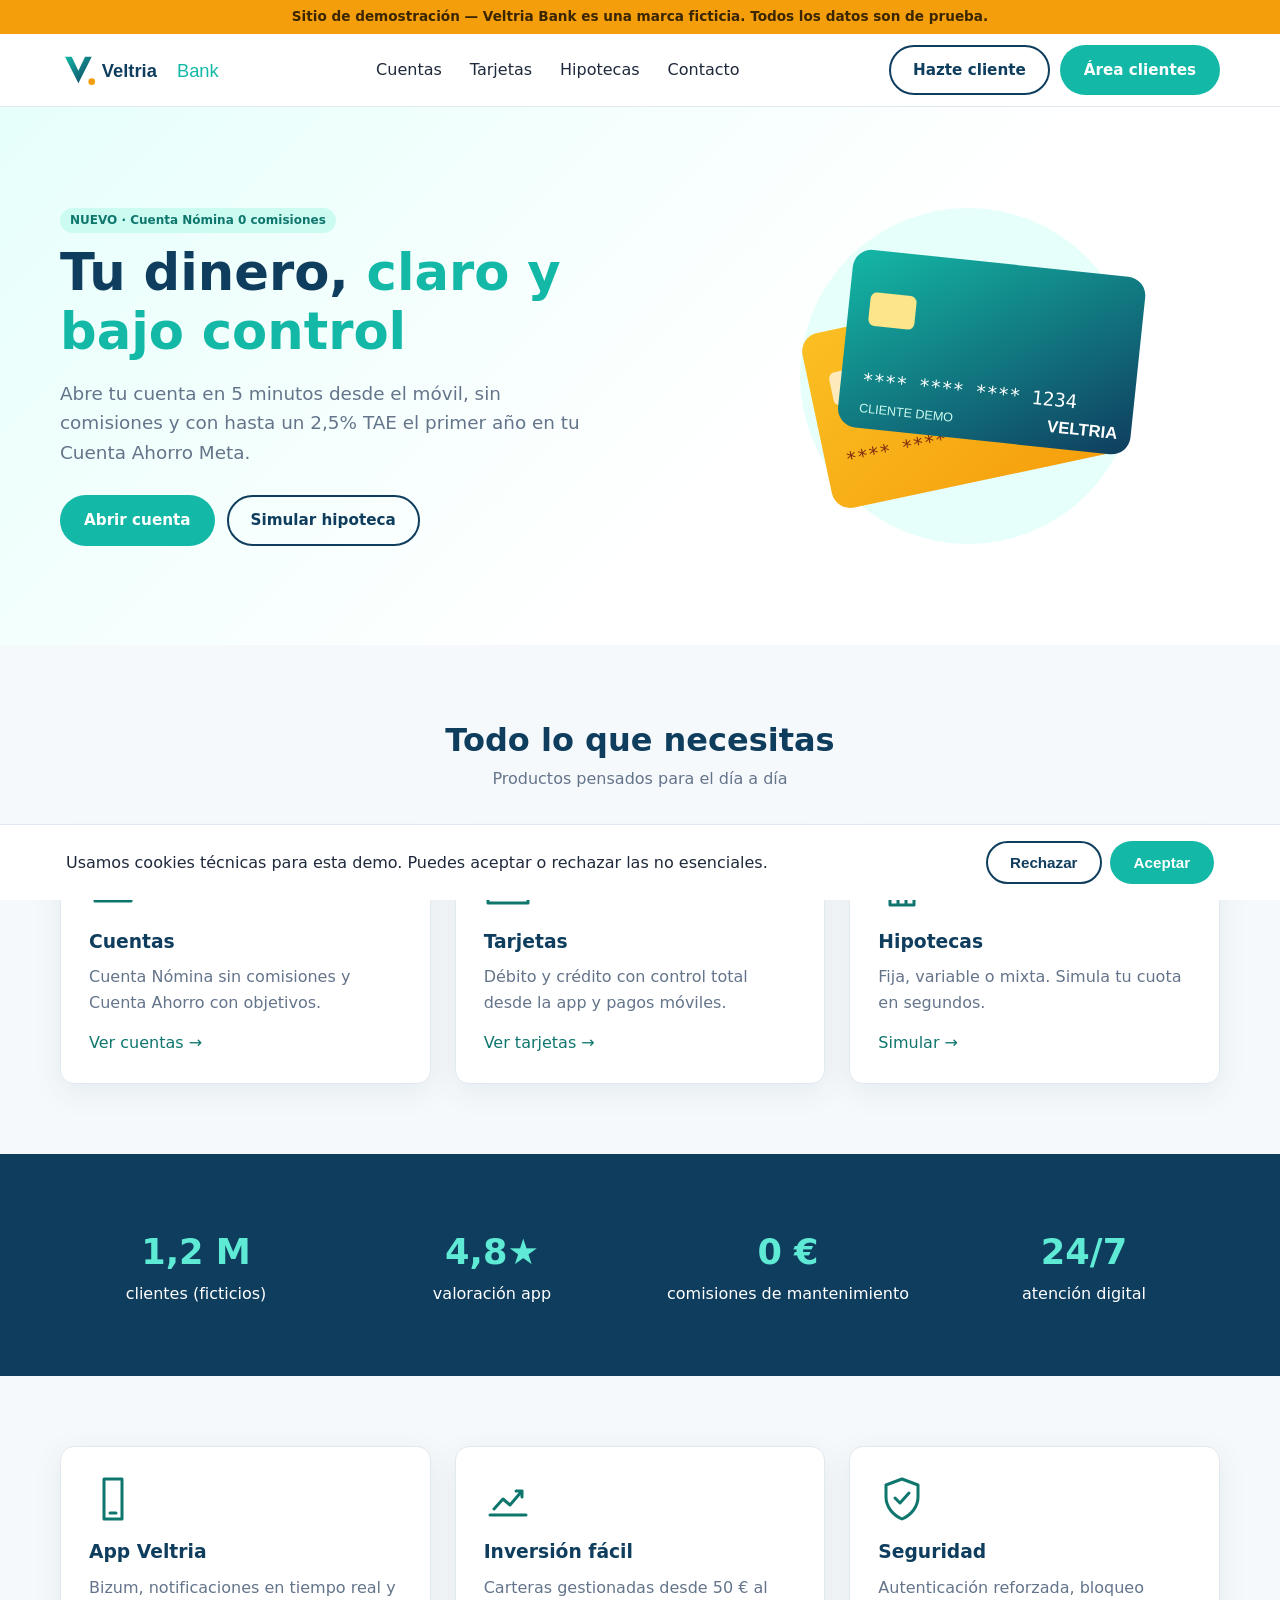
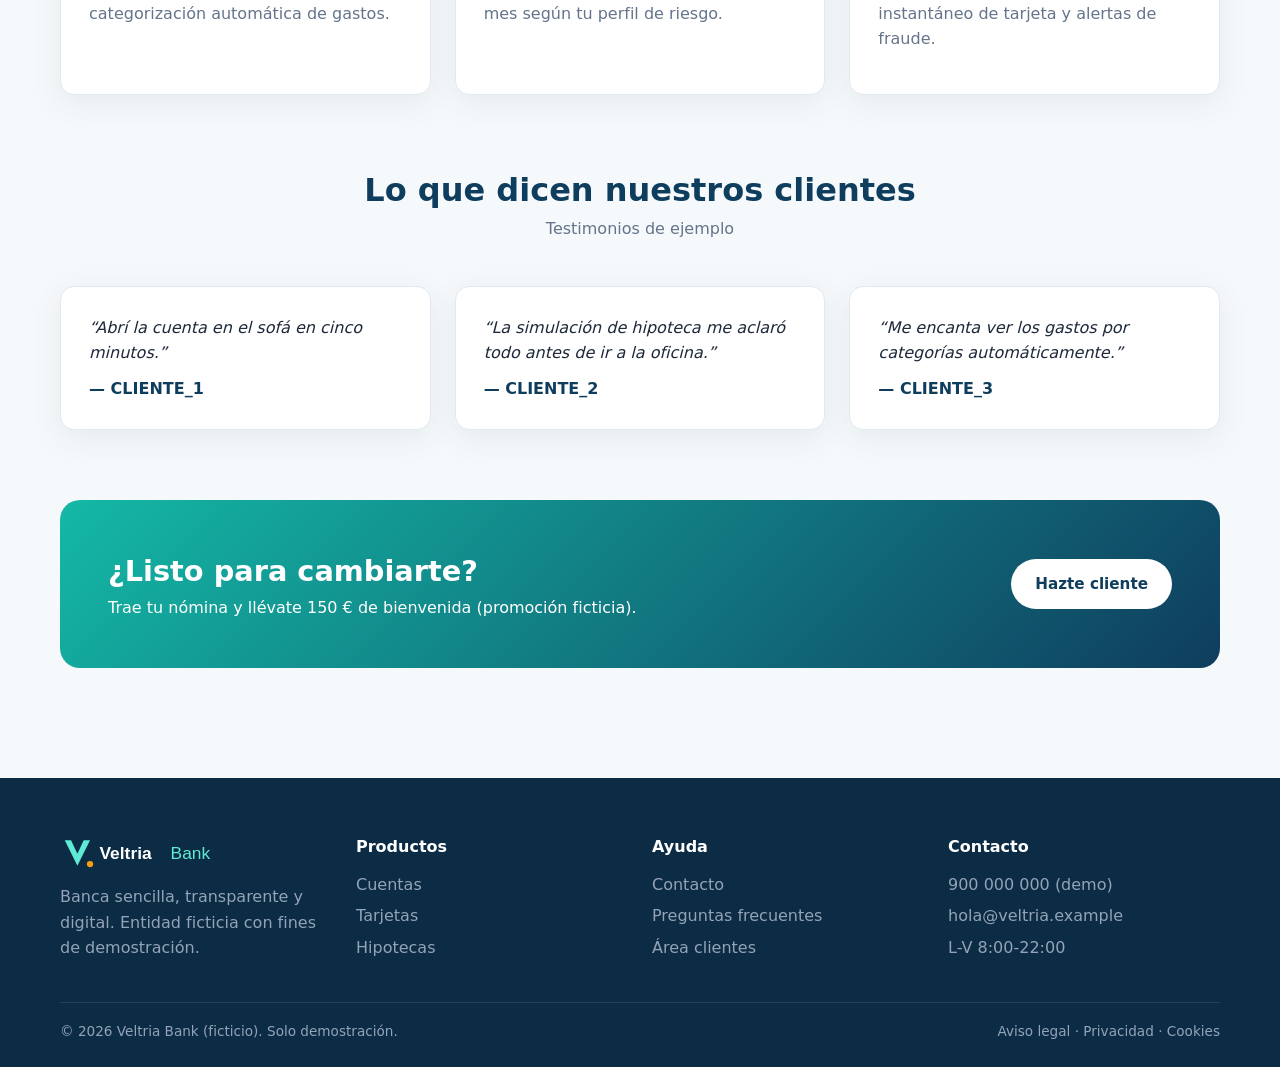
==== index.html @ 3992649a "subida de web inicial" ====
<!DOCTYPE html>
<html lang="es">
<head>
<meta charset="UTF-8">
<meta name="viewport" content="width=device-width, initial-scale=1.0">
<title>Inicio | Veltria Bank (demo)</title>
<link rel="icon" href="images/favicon.svg" type="image/svg+xml">
<link rel="stylesheet" href="css/styles.css">
</head>
<body>
<div class="demo-banner">Sitio de demostración — Veltria Bank es una marca ficticia. Todos los datos son de prueba.</div>
<header><div class="container nav">
  <a class="logo" href="index.html"><img src="images/logo.svg" alt="Veltria Bank"></a>
  <ul><li><a href="html/cuentas.html">Cuentas</a></li><li><a href="html/tarjetas.html">Tarjetas</a></li><li><a href="html/hipotecas.html">Hipotecas</a></li><li><a href="html/contacto.html">Contacto</a></li></ul>
  <div class="nav-actions">
    <a class="btn btn-outline" href="html/contacto.html">Hazte cliente</a>
    <a class="btn btn-primary" href="html/login.html">Área clientes</a>
    <button class="menu-toggle" aria-label="Menú">☰</button>
  </div>
</div></header>

<section class="hero"><div class="container">
  <div><span class="tag">NUEVO · Cuenta Nómina 0 comisiones</span>
  <h1>Tu dinero, <span>claro y bajo control</span></h1>
  <p>Abre tu cuenta en 5 minutos desde el móvil, sin comisiones y con hasta un 2,5% TAE el primer año en tu Cuenta Ahorro Meta.</p>
  <div class="cta"><a class="btn btn-primary" href="html/cuentas.html">Abrir cuenta</a><a class="btn btn-outline" href="html/hipotecas.html">Simular hipoteca</a></div></div>
  <img src="images/hero.svg" alt="Tarjetas Veltria">
</div></section>
<section><div class="container">
  <div class="section-title"><h2>Todo lo que necesitas</h2><p>Productos pensados para el día a día</p></div>
  <div class="grid grid-3">
    <div class="card"><img class="icon" src="images/icon-cuenta.svg" alt=""><h3>Cuentas</h3><p>Cuenta Nómina sin comisiones y Cuenta Ahorro con objetivos.</p><a href="html/cuentas.html">Ver cuentas →</a></div>
    <div class="card"><img class="icon" src="images/icon-tarjeta.svg" alt=""><h3>Tarjetas</h3><p>Débito y crédito con control total desde la app y pagos móviles.</p><a href="html/tarjetas.html">Ver tarjetas →</a></div>
    <div class="card"><img class="icon" src="images/icon-casa.svg" alt=""><h3>Hipotecas</h3><p>Fija, variable o mixta. Simula tu cuota en segundos.</p><a href="html/hipotecas.html">Simular →</a></div>
  </div>
</div></section>
<section class="stats"><div class="container grid grid-4">
  <div><strong>1,2 M</strong>clientes (ficticios)</div><div><strong>4,8★</strong>valoración app</div><div><strong>0 €</strong>comisiones de mantenimiento</div><div><strong>24/7</strong>atención digital</div>
</div></section>
<section><div class="container grid grid-3">
  <div class="card"><img class="icon" src="images/icon-movil.svg" alt=""><h3>App Veltria</h3><p>Bizum, notificaciones en tiempo real y categorización automática de gastos.</p></div>
  <div class="card"><img class="icon" src="images/icon-grafico.svg" alt=""><h3>Inversión fácil</h3><p>Carteras gestionadas desde 50 € al mes según tu perfil de riesgo.</p></div>
  <div class="card"><img class="icon" src="images/icon-escudo.svg" alt=""><h3>Seguridad</h3><p>Autenticación reforzada, bloqueo instantáneo de tarjeta y alertas de fraude.</p></div>
</div></section>
<section style="padding-top:0"><div class="container">
  <div class="section-title"><h2>Lo que dicen nuestros clientes</h2><p>Testimonios de ejemplo</p></div>
  <div class="grid grid-3">
    <blockquote class="card testimonial">“Abrí la cuenta en el sofá en cinco minutos.”<footer>— CLIENTE_1</footer></blockquote>
    <blockquote class="card testimonial">“La simulación de hipoteca me aclaró todo antes de ir a la oficina.”<footer>— CLIENTE_2</footer></blockquote>
    <blockquote class="card testimonial">“Me encanta ver los gastos por categorías automáticamente.”<footer>— CLIENTE_3</footer></blockquote>
  </div>
</div></section>
<section style="padding-top:0"><div class="container cta-band">
  <div><h2>¿Listo para cambiarte?</h2><p>Trae tu nómina y llévate 150 € de bienvenida (promoción ficticia).</p></div>
  <a class="btn btn-light" href="html/contacto.html">Hazte cliente</a>
</div></section>

<footer class="site"><div class="container">
  <div class="grid grid-4">
    <div><img src="images/logo-white.svg" alt="Veltria Bank" style="height:38px;margin-bottom:12px"><p>Banca sencilla, transparente y digital. Entidad ficticia con fines de demostración.</p></div>
    <div><h4>Productos</h4><ul><li><a href="html/cuentas.html">Cuentas</a></li><li><a href="html/tarjetas.html">Tarjetas</a></li><li><a href="html/hipotecas.html">Hipotecas</a></li></ul></div>
    <div><h4>Ayuda</h4><ul><li><a href="html/contacto.html">Contacto</a></li><li><a href="html/contacto.html#faq">Preguntas frecuentes</a></li><li><a href="html/login.html">Área clientes</a></li></ul></div>
    <div><h4>Contacto</h4><ul><li>900 000 000 (demo)</li><li>hola@veltria.example</li><li>L-V 8:00-22:00</li></ul></div>
  </div>
  <div class="bottom"><span>© <span class="year"></span> Veltria Bank (ficticio). Solo demostración.</span><span>Aviso legal · Privacidad · Cookies</span></div>
</div></footer>
<div class="cookie"><div class="container"><span>Usamos cookies técnicas para esta demo. Puedes aceptar o rechazar las no esenciales.</span>
<div style="display:flex;gap:8px"><button class="btn btn-outline" data-msg="Cookies no esenciales rechazadas">Rechazar</button><button class="btn btn-primary" data-msg="Preferencias guardadas">Aceptar</button></div></div></div>
<script src="js/data.js"></script>
<script src="js/main.js"></script>
</body>
</html>
---- css/styles.css ----
:root{--navy:#0f3d5e;--navy-2:#0b2c44;--teal:#14b8a6;--teal-d:#0f766e;--amber:#f59e0b;--bg:#f6f9fb;--text:#1e293b;--muted:#64748b;--line:#e2e8f0;--r:14px;--sh:0 8px 30px rgba(15,61,94,.08)}
*{box-sizing:border-box;margin:0;padding:0}
body{font-family:"Segoe UI",system-ui,-apple-system,Helvetica,Arial,sans-serif;color:var(--text);background:var(--bg);line-height:1.6}
a{color:var(--teal-d);text-decoration:none}
img{max-width:100%;display:block}
.container{width:min(1160px,92%);margin:auto}
.demo-banner{background:var(--amber);color:#3b2600;text-align:center;font-size:.85rem;padding:6px 10px;font-weight:600}
header{background:#fff;border-bottom:1px solid var(--line);position:sticky;top:0;z-index:50}
.nav{display:flex;align-items:center;justify-content:space-between;height:72px}
.nav .logo img{height:40px}
.nav ul{display:flex;gap:28px;list-style:none}
.nav ul a{color:var(--text);font-weight:500}
.nav ul a:hover,.nav ul a.active{color:var(--teal-d)}
.nav-actions{display:flex;gap:10px;align-items:center}
.menu-toggle{display:none;background:none;border:0;font-size:1.6rem;cursor:pointer;color:var(--navy)}
.btn{display:inline-block;padding:11px 22px;border-radius:999px;font-weight:600;border:2px solid transparent;cursor:pointer;font-size:.95rem;transition:.2s}
.btn-primary{background:var(--teal);color:#fff}.btn-primary:hover{background:var(--teal-d)}
.btn-outline{border-color:var(--navy);color:var(--navy);background:transparent}.btn-outline:hover{background:var(--navy);color:#fff}
.btn-light{background:#fff;color:var(--navy)}
.hero{background:linear-gradient(135deg,#e6fffb 0%,#fff 60%);padding:80px 0}
.hero .container{display:grid;grid-template-columns:1.1fr .9fr;gap:40px;align-items:center}
.hero h1{font-size:clamp(2rem,4vw,3.2rem);line-height:1.15;color:var(--navy);margin-bottom:18px}
.hero h1 span{color:var(--teal)}
.hero p{font-size:1.15rem;color:var(--muted);margin-bottom:28px;max-width:520px}
.hero .cta{display:flex;gap:12px;flex-wrap:wrap}
.page-hero{background:linear-gradient(135deg,var(--navy),var(--teal-d));color:#fff;padding:60px 0}
.page-hero h1{font-size:2.4rem}.page-hero p{opacity:.85;max-width:620px}
section{padding:70px 0}
.section-title{text-align:center;margin-bottom:44px}
.section-title h2{font-size:2rem;color:var(--navy)}
.section-title p{color:var(--muted)}
.grid{display:grid;gap:24px}
.grid-3{grid-template-columns:repeat(3,1fr)}.grid-2{grid-template-columns:repeat(2,1fr)}.grid-4{grid-template-columns:repeat(4,1fr)}
.card{background:#fff;border:1px solid var(--line);border-radius:var(--r);padding:28px;box-shadow:var(--sh);transition:.2s}
.card:hover{transform:translateY(-3px)}
.card img.icon{width:48px;height:48px;margin-bottom:14px}
.card h3{color:var(--navy);margin-bottom:8px}
.card p{color:var(--muted);margin-bottom:14px}
.tag{display:inline-block;background:#ccfbf1;color:var(--teal-d);font-size:.75rem;font-weight:700;padding:3px 10px;border-radius:999px;margin-bottom:10px}
.price{font-size:2rem;font-weight:700;color:var(--navy)}.price small{font-size:.9rem;color:var(--muted);font-weight:400}
ul.check{list-style:none;margin:14px 0}ul.check li{padding-left:24px;position:relative;margin:6px 0}
ul.check li::before{content:"✓";position:absolute;left:0;color:var(--teal);font-weight:700}
.stats{background:var(--navy);color:#fff}
.stats .grid-4{text-align:center}.stats strong{font-size:2.2rem;display:block;color:#5eead4}
.calc{background:#fff;border-radius:var(--r);padding:32px;box-shadow:var(--sh)}
.form-row{margin-bottom:18px}
label{display:block;font-weight:600;margin-bottom:6px;font-size:.92rem}
input,select,textarea{width:100%;padding:12px 14px;border:1px solid var(--line);border-radius:10px;font:inherit;background:#fff}
input:focus,select:focus,textarea:focus{outline:2px solid var(--teal);border-color:transparent}
input[type=range]{padding:0}
.result{background:#e6fffb;border-radius:12px;padding:20px;text-align:center;margin-top:16px}
.result strong{font-size:2rem;color:var(--navy)}
.testimonial{font-style:italic}.testimonial footer{font-style:normal;font-weight:600;margin-top:10px;color:var(--navy)}
.cta-band{background:linear-gradient(135deg,var(--teal),var(--navy));color:#fff;border-radius:20px;padding:48px;display:flex;justify-content:space-between;align-items:center;gap:20px;flex-wrap:wrap}
.cta-band h2{font-size:1.8rem}
.faq details{background:#fff;border:1px solid var(--line);border-radius:12px;padding:16px 20px;margin-bottom:10px}
.faq summary{font-weight:600;cursor:pointer;color:var(--navy)}
.faq details p{margin-top:10px;color:var(--muted)}
table{width:100%;border-collapse:collapse;background:#fff}
th,td{padding:12px 14px;text-align:left;border-bottom:1px solid var(--line);font-size:.93rem}
th{background:#f1f5f9;color:var(--navy);font-weight:600}
.amount-pos{color:#059669;font-weight:600}.amount-neg{color:#dc2626;font-weight:600}
.login-wrap{min-height:calc(100vh - 200px);display:grid;place-items:center;padding:40px 0}
.login-box{background:#fff;padding:40px;border-radius:20px;box-shadow:var(--sh);width:min(420px,92%)}
.login-box h1{color:var(--navy);font-size:1.6rem;margin-bottom:6px}
.note{background:#fef3c7;border-left:4px solid var(--amber);padding:10px 14px;border-radius:8px;font-size:.85rem;margin:16px 0}
.dash{display:grid;grid-template-columns:240px 1fr;min-height:calc(100vh - 110px)}
.sidebar{background:var(--navy);color:#cbd5e1;padding:28px 18px}
.sidebar a{display:block;color:#cbd5e1;padding:10px 14px;border-radius:10px;margin-bottom:4px}
.sidebar a.active,.sidebar a:hover{background:rgba(255,255,255,.1);color:#fff}
.dash-main{padding:32px}
.dash-main h1{color:var(--navy);margin-bottom:4px}
.balance-card{background:linear-gradient(135deg,var(--navy),var(--teal-d));color:#fff;border-radius:var(--r);padding:24px}
.balance-card .big{font-size:1.9rem;font-weight:700}
.balance-card small{opacity:.8}
.bar{height:10px;background:#e2e8f0;border-radius:99px;overflow:hidden;margin-top:6px}.bar span{display:block;height:100%;background:var(--teal)}
.toast{position:fixed;bottom:24px;right:24px;background:var(--navy);color:#fff;padding:14px 20px;border-radius:12px;box-shadow:var(--sh);opacity:0;transform:translateY(20px);transition:.3s;z-index:99}
.toast.show{opacity:1;transform:none}
.cookie{position:fixed;bottom:0;left:0;right:0;background:#fff;border-top:1px solid var(--line);padding:16px;display:none;z-index:98}
.cookie .container{display:flex;justify-content:space-between;gap:16px;align-items:center;flex-wrap:wrap}
footer.site{background:var(--navy-2);color:#94a3b8;padding:56px 0 24px;margin-top:40px}
footer.site .grid-4 h4{color:#fff;margin-bottom:12px}
footer.site ul{list-style:none}footer.site li{margin:6px 0}footer.site a{color:#94a3b8}footer.site a:hover{color:#fff}
footer.site .bottom{border-top:1px solid rgba(255,255,255,.1);margin-top:36px;padding-top:18px;font-size:.85rem;display:flex;justify-content:space-between;flex-wrap:wrap;gap:10px}
@media(max-width:900px){
 .hero .container,.grid-3,.grid-2,.grid-4{grid-template-columns:1fr}
 .menu-toggle{display:block}
 .nav ul{display:none;position:absolute;top:72px;left:0;right:0;background:#fff;flex-direction:column;padding:20px 4%;gap:14px;border-bottom:1px solid var(--line)}
 .nav ul.open{display:flex}
 .nav-actions .btn-outline{display:none}
 .dash{grid-template-columns:1fr}.sidebar{display:flex;overflow-x:auto;padding:10px}.sidebar a{white-space:nowrap}
}
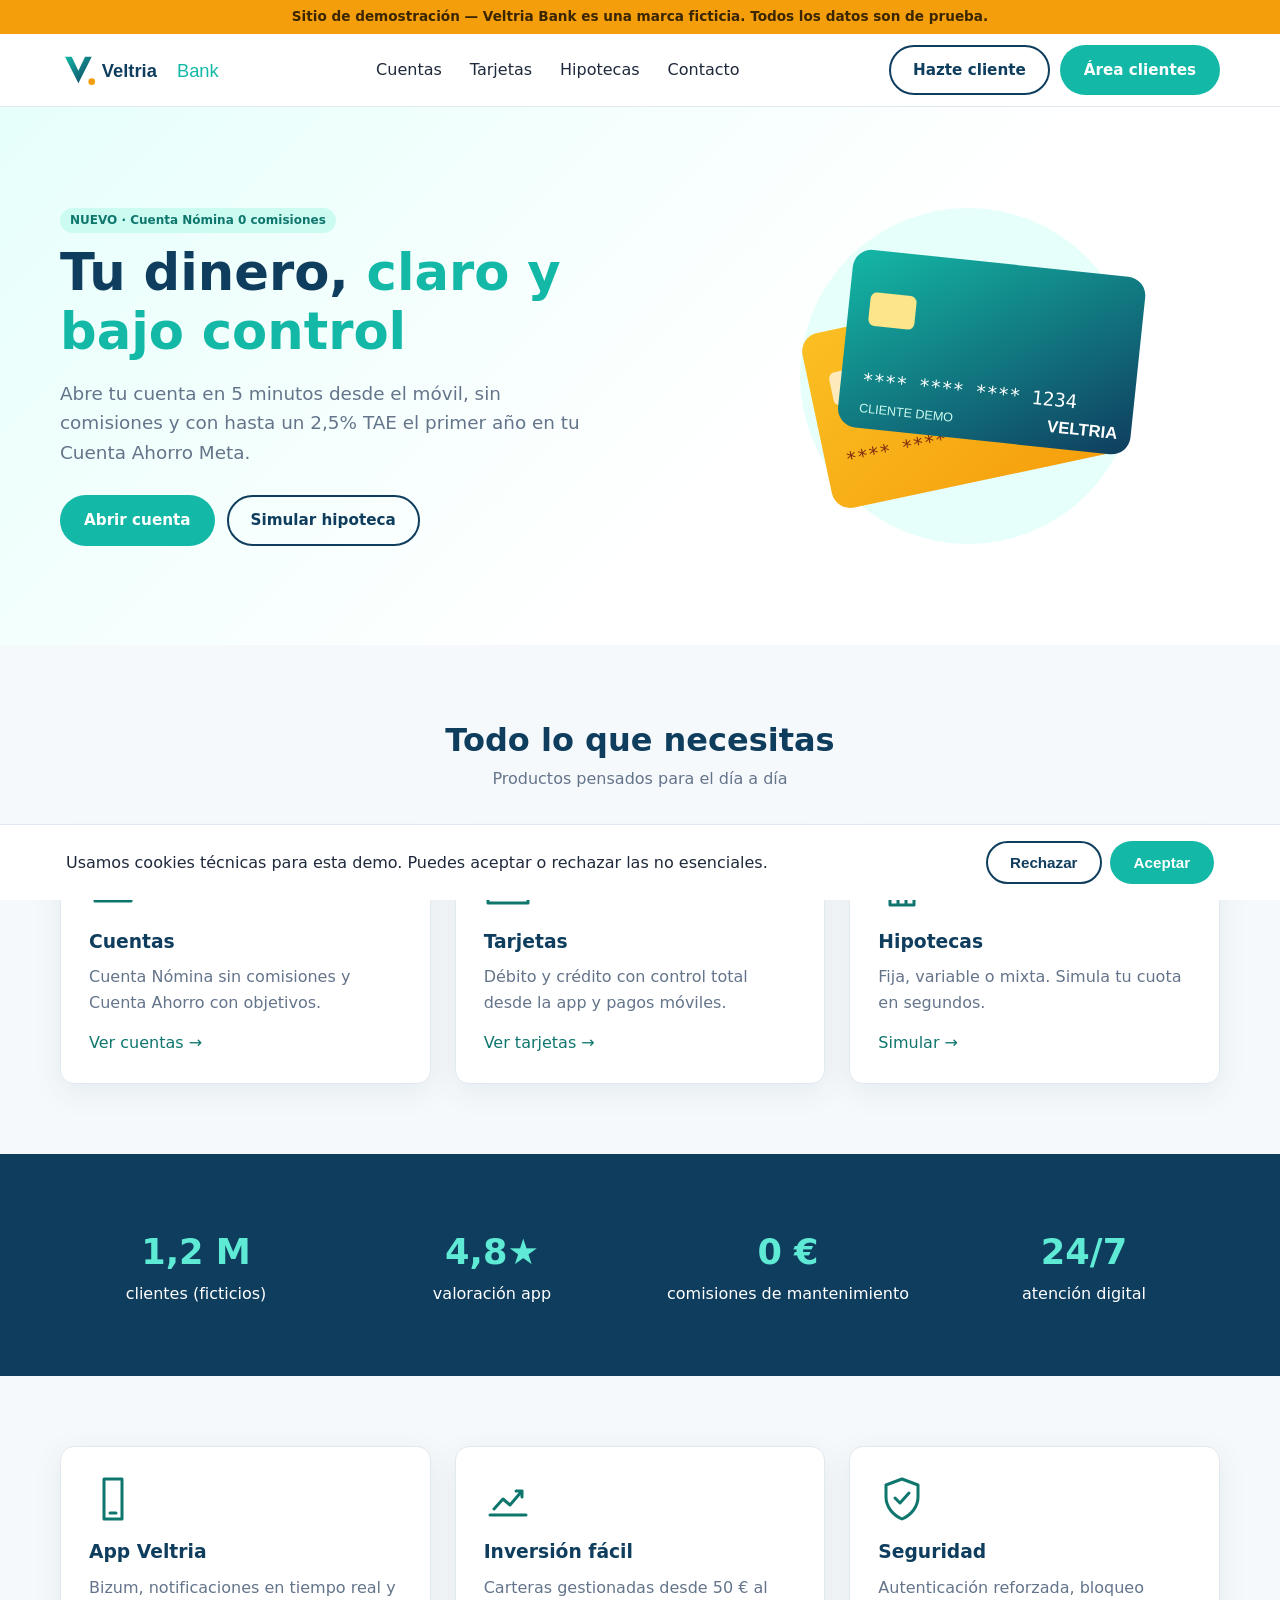
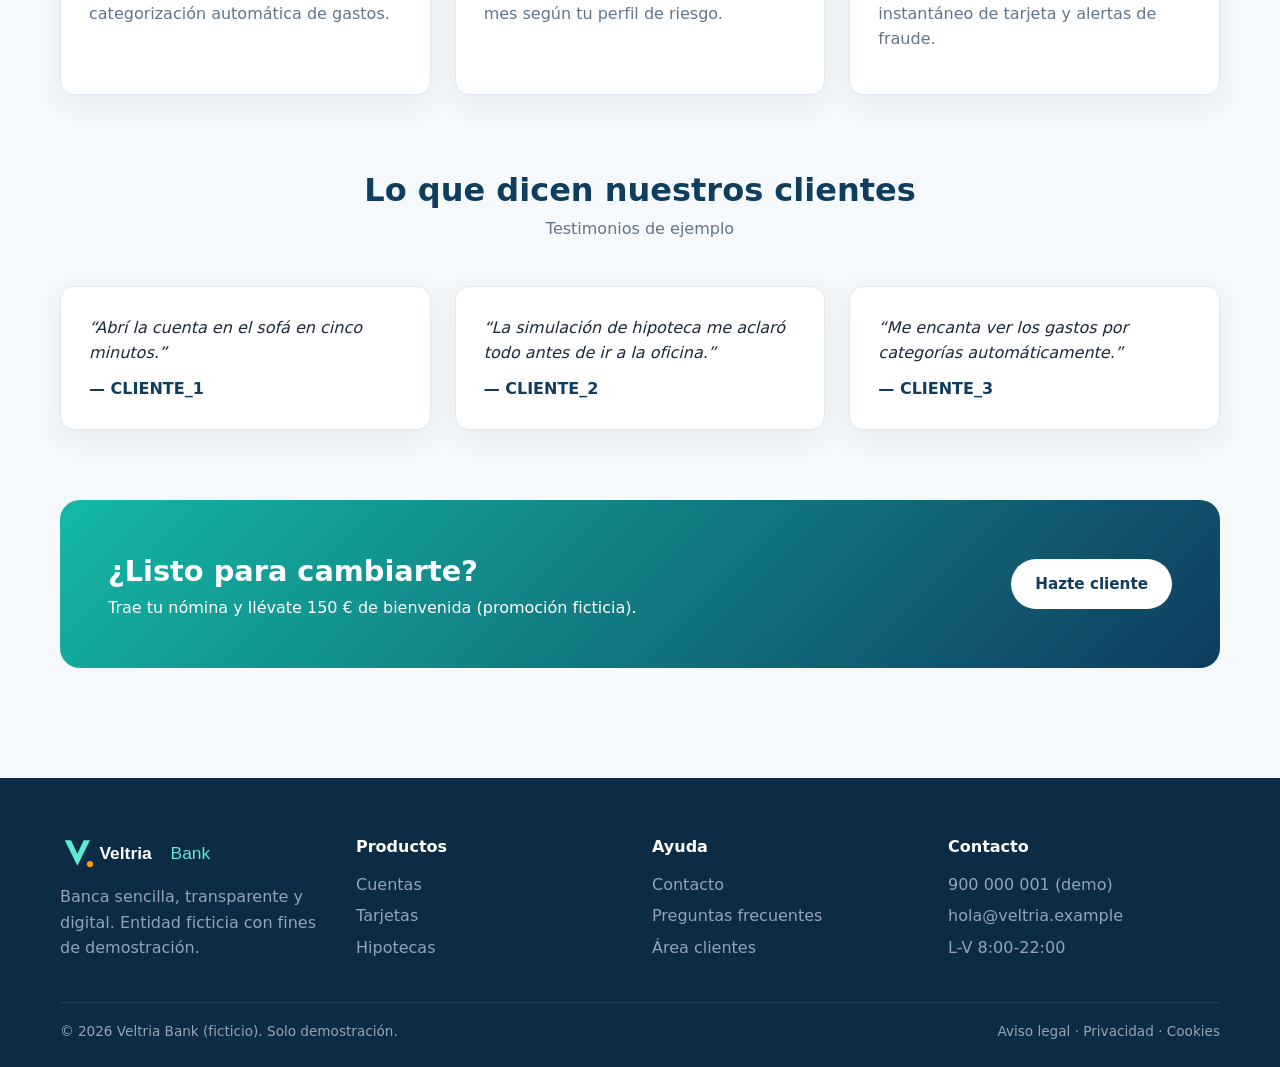
==== commit 864d80c5: "actualizado tlf" ====
--- a/index.html
+++ b/index.html
@@ -60,7 +60,7 @@
     <div><img src="images/logo-white.svg" alt="Veltria Bank" style="height:38px;margin-bottom:12px"><p>Banca sencilla, transparente y digital. Entidad ficticia con fines de demostración.</p></div>
     <div><h4>Productos</h4><ul><li><a href="html/cuentas.html">Cuentas</a></li><li><a href="html/tarjetas.html">Tarjetas</a></li><li><a href="html/hipotecas.html">Hipotecas</a></li></ul></div>
     <div><h4>Ayuda</h4><ul><li><a href="html/contacto.html">Contacto</a></li><li><a href="html/contacto.html#faq">Preguntas frecuentes</a></li><li><a href="html/login.html">Área clientes</a></li></ul></div>
-    <div><h4>Contacto</h4><ul><li>900 000 000 (demo)</li><li>hola@veltria.example</li><li>L-V 8:00-22:00</li></ul></div>
+    <div><h4>Contacto</h4><ul><li>900 000 001 (demo)</li><li>hola@veltria.example</li><li>L-V 8:00-22:00</li></ul></div>
   </div>
   <div class="bottom"><span>© <span class="year"></span> Veltria Bank (ficticio). Solo demostración.</span><span>Aviso legal · Privacidad · Cookies</span></div>
 </div></footer>
